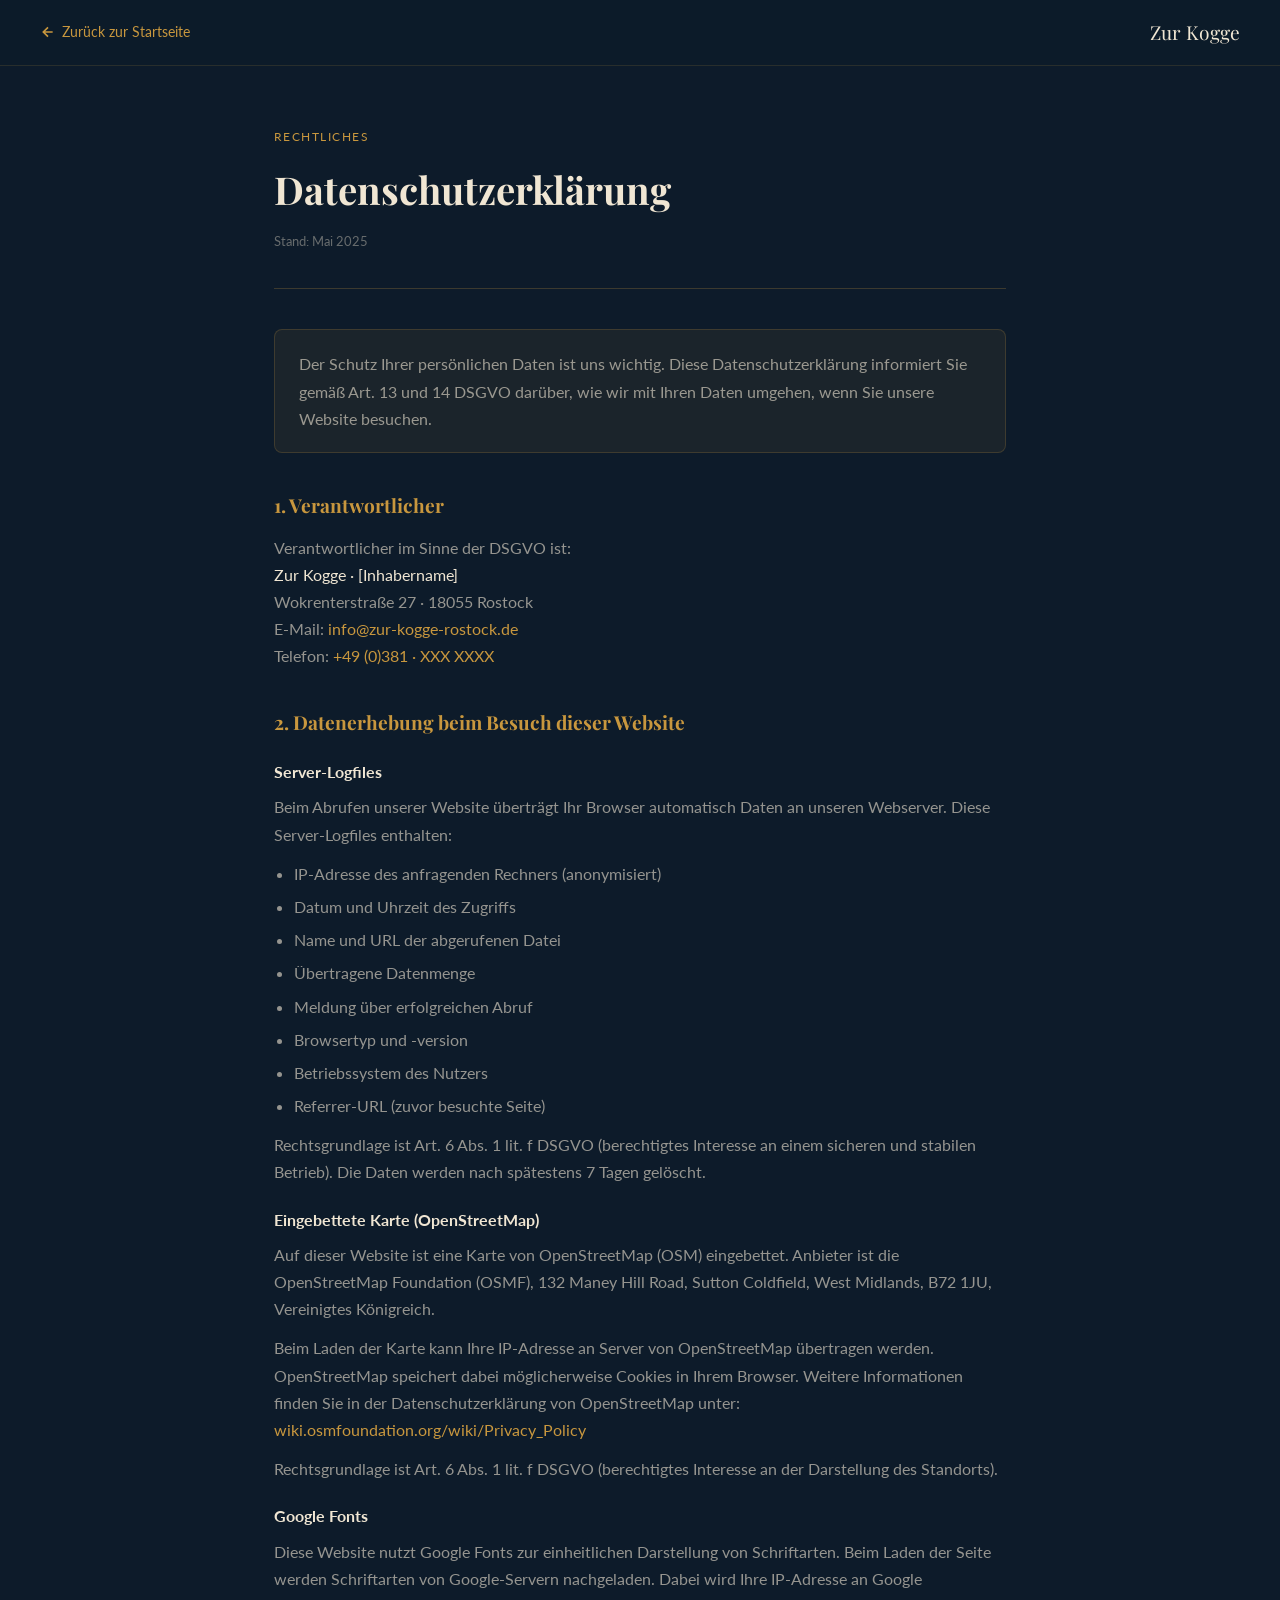
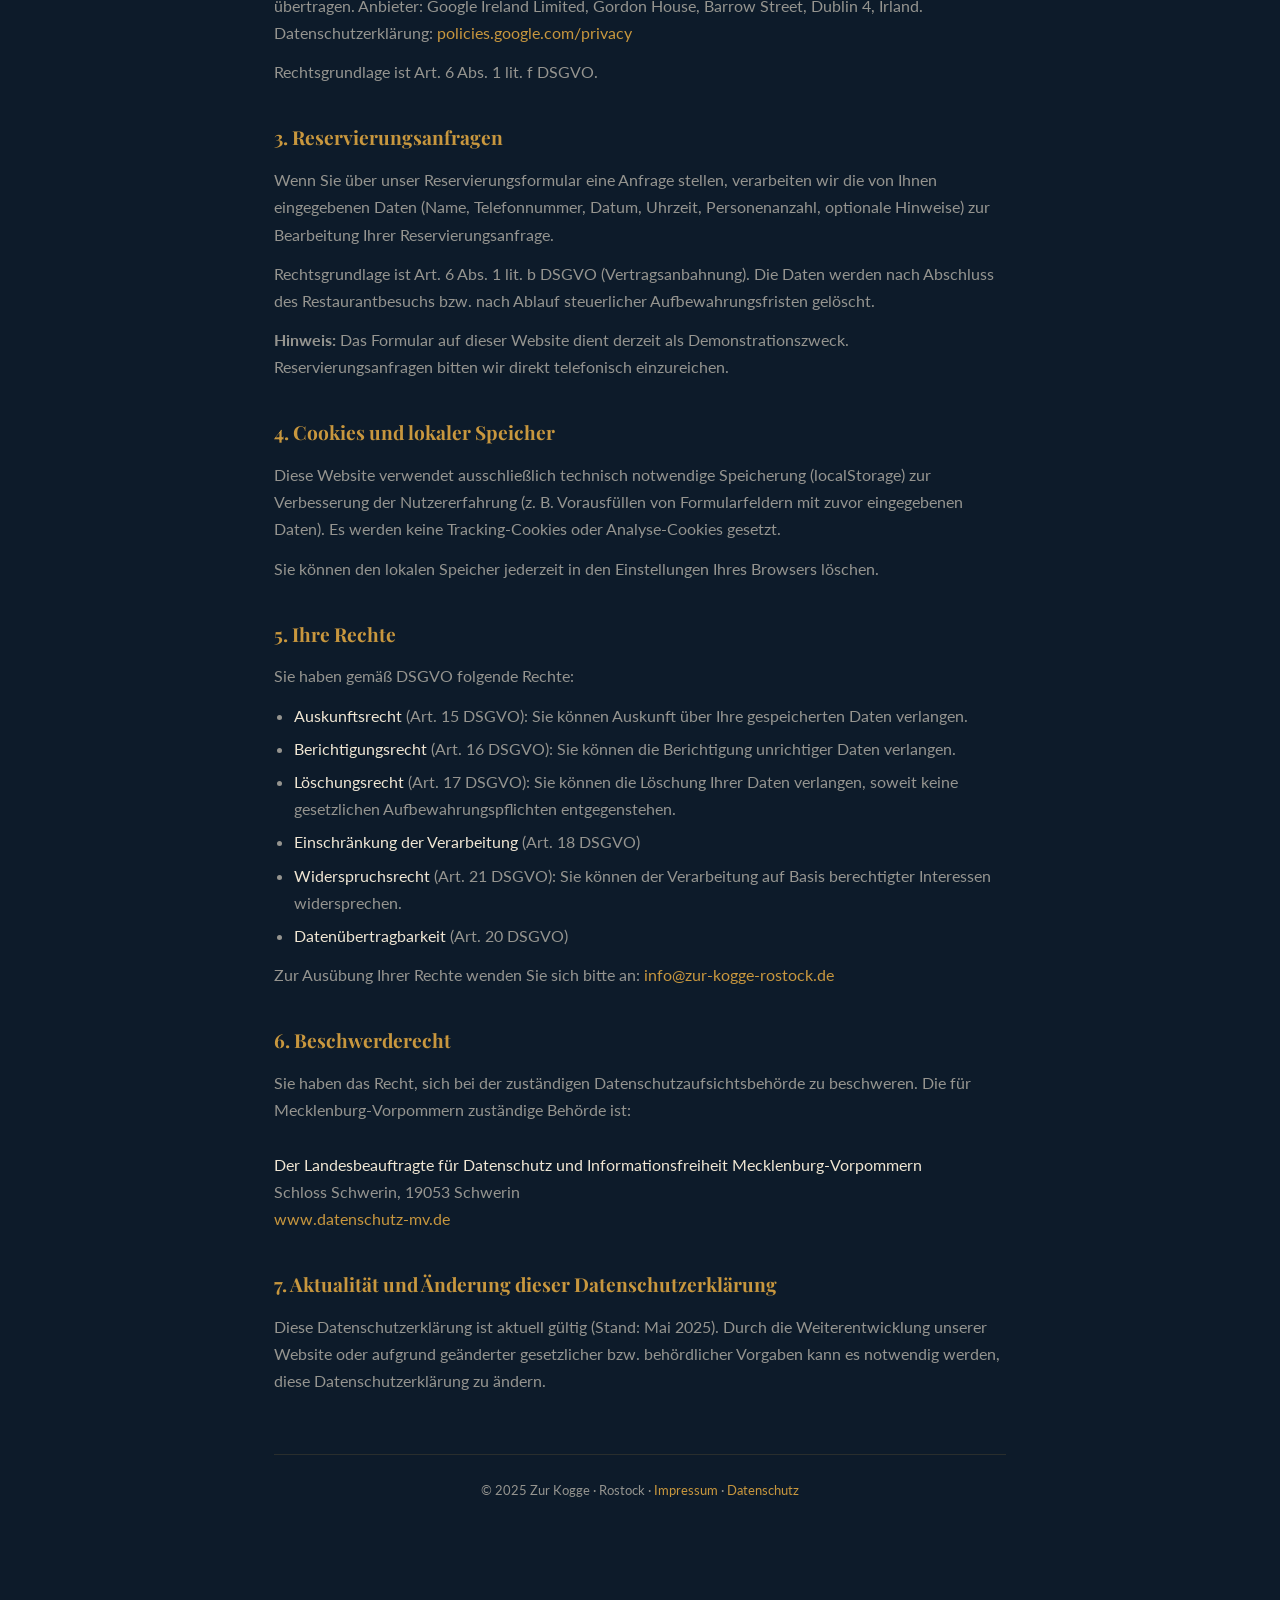
==== datenschutz.html @ dfbfb9d3 "fix: replace broken Google Maps iframe with OpenStreetMap, add Impressum and Datenschutz pages - Rep" ====
<!DOCTYPE html>
<html lang="de">
<head>
  <meta charset="UTF-8" />
  <meta name="viewport" content="width=device-width, initial-scale=1.0" />
  <title>Datenschutz – Zur Kogge Rostock</title>
  <meta name="robots" content="noindex, follow" />
  <link rel="preconnect" href="https://fonts.googleapis.com" />
  <link rel="preconnect" href="https://fonts.gstatic.com" crossorigin />
  <link href="https://fonts.googleapis.com/css2?family=Playfair+Display:wght@600;700&family=Lato:wght@300;400;700&display=swap" rel="stylesheet" />
  <style>
    *, *::before, *::after { box-sizing: border-box; margin: 0; padding: 0; }
    :root {
      --navy: #0d1b2a;
      --gold: #c8973e;
      --cream: #f0e6d3;
      --muted: rgba(240,230,211,0.6);
    }
    body {
      background: var(--navy);
      color: var(--cream);
      font-family: 'Lato', sans-serif;
      font-size: 1rem;
      line-height: 1.7;
      min-height: 100vh;
    }
    a { color: var(--gold); text-decoration: none; }
    a:hover { text-decoration: underline; }

    .top-nav {
      background: rgba(13,27,42,0.97);
      border-bottom: 1px solid rgba(200,151,62,0.15);
      padding: 16px 40px;
      display: flex;
      align-items: center;
      gap: 20px;
    }
    .top-nav a.back {
      color: var(--gold);
      font-size: 0.9rem;
      display: flex;
      align-items: center;
      gap: 6px;
    }
    .top-nav .brand {
      font-family: 'Playfair Display', serif;
      font-size: 1.2rem;
      color: var(--cream);
      margin-left: auto;
    }

    .page-wrap {
      max-width: 780px;
      margin: 60px auto;
      padding: 0 24px 80px;
    }
    .page-header {
      border-bottom: 1px solid rgba(200,151,62,0.25);
      padding-bottom: 24px;
      margin-bottom: 40px;
    }
    .page-header .eyebrow {
      font-size: 0.78rem;
      letter-spacing: 0.12em;
      text-transform: uppercase;
      color: var(--gold);
      margin-bottom: 10px;
    }
    .page-header h1 {
      font-family: 'Playfair Display', serif;
      font-size: 2.4rem;
      font-weight: 700;
      color: var(--cream);
    }
    .page-header .last-updated {
      margin-top: 8px;
      font-size: 0.82rem;
      color: rgba(240,230,211,0.4);
    }

    h2 {
      font-family: 'Playfair Display', serif;
      font-size: 1.2rem;
      color: var(--gold);
      margin: 36px 0 12px;
    }
    h3 {
      font-size: 1rem;
      color: var(--cream);
      margin: 20px 0 8px;
    }
    p { margin-bottom: 12px; color: var(--muted); }
    ul { margin: 0 0 12px 20px; color: var(--muted); }
    ul li { margin-bottom: 6px; }
    .highlight { color: var(--cream); }

    .info-box {
      background: rgba(200,151,62,0.08);
      border: 1px solid rgba(200,151,62,0.2);
      border-radius: 8px;
      padding: 20px 24px;
      margin: 24px 0;
    }
    .info-box p { margin-bottom: 0; }

    .footer-note {
      margin-top: 60px;
      padding-top: 24px;
      border-top: 1px solid rgba(200,151,62,0.15);
      font-size: 0.82rem;
      color: rgba(240,230,211,0.4);
      text-align: center;
    }
  </style>
</head>
<body>

  <nav class="top-nav">
    <a href="index.html" class="back">
      <svg viewBox="0 0 24 24" fill="none" stroke="currentColor" stroke-width="2.5" width="16" height="16"><path d="M19 12H5M12 5l-7 7 7 7"/></svg>
      Zurück zur Startseite
    </a>
    <span class="brand">Zur Kogge</span>
  </nav>

  <main class="page-wrap">
    <div class="page-header">
      <p class="eyebrow">Rechtliches</p>
      <h1>Datenschutzerklärung</h1>
      <p class="last-updated">Stand: Mai 2025</p>
    </div>

    <div class="info-box">
      <p>Der Schutz Ihrer persönlichen Daten ist uns wichtig. Diese Datenschutzerklärung informiert Sie
      gemäß Art. 13 und 14 DSGVO darüber, wie wir mit Ihren Daten umgehen, wenn Sie unsere Website besuchen.</p>
    </div>

    <h2>1. Verantwortlicher</h2>
    <p>
      Verantwortlicher im Sinne der DSGVO ist:<br>
      <span class="highlight">Zur Kogge · [Inhabername]</span><br>
      Wokrenterstraße 27 · 18055 Rostock<br>
      E-Mail: <a href="mailto:info@zur-kogge-rostock.de">info@zur-kogge-rostock.de</a><br>
      Telefon: <a href="tel:+493810000000">+49 (0)381 · XXX XXXX</a>
    </p>

    <h2>2. Datenerhebung beim Besuch dieser Website</h2>

    <h3>Server-Logfiles</h3>
    <p>
      Beim Abrufen unserer Website überträgt Ihr Browser automatisch Daten an unseren
      Webserver. Diese Server-Logfiles enthalten:
    </p>
    <ul>
      <li>IP-Adresse des anfragenden Rechners (anonymisiert)</li>
      <li>Datum und Uhrzeit des Zugriffs</li>
      <li>Name und URL der abgerufenen Datei</li>
      <li>Übertragene Datenmenge</li>
      <li>Meldung über erfolgreichen Abruf</li>
      <li>Browsertyp und -version</li>
      <li>Betriebssystem des Nutzers</li>
      <li>Referrer-URL (zuvor besuchte Seite)</li>
    </ul>
    <p>
      Rechtsgrundlage ist Art. 6 Abs. 1 lit. f DSGVO (berechtigtes Interesse an einem
      sicheren und stabilen Betrieb). Die Daten werden nach spätestens 7 Tagen gelöscht.
    </p>

    <h3>Eingebettete Karte (OpenStreetMap)</h3>
    <p>
      Auf dieser Website ist eine Karte von OpenStreetMap (OSM) eingebettet. Anbieter ist die
      OpenStreetMap Foundation (OSMF), 132 Maney Hill Road, Sutton Coldfield, West Midlands, B72 1JU, Vereinigtes Königreich.
    </p>
    <p>
      Beim Laden der Karte kann Ihre IP-Adresse an Server von OpenStreetMap übertragen werden.
      OpenStreetMap speichert dabei möglicherweise Cookies in Ihrem Browser. Weitere Informationen
      finden Sie in der Datenschutzerklärung von OpenStreetMap unter:
      <a href="https://wiki.osmfoundation.org/wiki/Privacy_Policy" target="_blank" rel="noopener">wiki.osmfoundation.org/wiki/Privacy_Policy</a>
    </p>
    <p>Rechtsgrundlage ist Art. 6 Abs. 1 lit. f DSGVO (berechtigtes Interesse an der Darstellung des Standorts).</p>

    <h3>Google Fonts</h3>
    <p>
      Diese Website nutzt Google Fonts zur einheitlichen Darstellung von Schriftarten. Beim Laden
      der Seite werden Schriftarten von Google-Servern nachgeladen. Dabei wird Ihre IP-Adresse an
      Google übertragen. Anbieter: Google Ireland Limited, Gordon House, Barrow Street, Dublin 4, Irland.
      Datenschutzerklärung: <a href="https://policies.google.com/privacy" target="_blank" rel="noopener">policies.google.com/privacy</a>
    </p>
    <p>Rechtsgrundlage ist Art. 6 Abs. 1 lit. f DSGVO.</p>

    <h2>3. Reservierungsanfragen</h2>
    <p>
      Wenn Sie über unser Reservierungsformular eine Anfrage stellen, verarbeiten wir die
      von Ihnen eingegebenen Daten (Name, Telefonnummer, Datum, Uhrzeit, Personenanzahl,
      optionale Hinweise) zur Bearbeitung Ihrer Reservierungsanfrage.
    </p>
    <p>
      Rechtsgrundlage ist Art. 6 Abs. 1 lit. b DSGVO (Vertragsanbahnung). Die Daten
      werden nach Abschluss des Restaurantbesuchs bzw. nach Ablauf steuerlicher
      Aufbewahrungsfristen gelöscht.
    </p>
    <p>
      <strong>Hinweis:</strong> Das Formular auf dieser Website dient derzeit als
      Demonstrationszweck. Reservierungsanfragen bitten wir direkt telefonisch einzureichen.
    </p>

    <h2>4. Cookies und lokaler Speicher</h2>
    <p>
      Diese Website verwendet ausschließlich technisch notwendige Speicherung (localStorage)
      zur Verbesserung der Nutzererfahrung (z. B. Vorausfüllen von Formularfeldern mit
      zuvor eingegebenen Daten). Es werden keine Tracking-Cookies oder Analyse-Cookies gesetzt.
    </p>
    <p>Sie können den lokalen Speicher jederzeit in den Einstellungen Ihres Browsers löschen.</p>

    <h2>5. Ihre Rechte</h2>
    <p>Sie haben gemäß DSGVO folgende Rechte:</p>
    <ul>
      <li><span class="highlight">Auskunftsrecht</span> (Art. 15 DSGVO): Sie können Auskunft über Ihre gespeicherten Daten verlangen.</li>
      <li><span class="highlight">Berichtigungsrecht</span> (Art. 16 DSGVO): Sie können die Berichtigung unrichtiger Daten verlangen.</li>
      <li><span class="highlight">Löschungsrecht</span> (Art. 17 DSGVO): Sie können die Löschung Ihrer Daten verlangen, soweit keine gesetzlichen Aufbewahrungspflichten entgegenstehen.</li>
      <li><span class="highlight">Einschränkung der Verarbeitung</span> (Art. 18 DSGVO)</li>
      <li><span class="highlight">Widerspruchsrecht</span> (Art. 21 DSGVO): Sie können der Verarbeitung auf Basis berechtigter Interessen widersprechen.</li>
      <li><span class="highlight">Datenübertragbarkeit</span> (Art. 20 DSGVO)</li>
    </ul>
    <p>
      Zur Ausübung Ihrer Rechte wenden Sie sich bitte an:
      <a href="mailto:info@zur-kogge-rostock.de">info@zur-kogge-rostock.de</a>
    </p>

    <h2>6. Beschwerderecht</h2>
    <p>
      Sie haben das Recht, sich bei der zuständigen Datenschutzaufsichtsbehörde zu beschweren.
      Die für Mecklenburg-Vorpommern zuständige Behörde ist:<br><br>
      <span class="highlight">Der Landesbeauftragte für Datenschutz und Informationsfreiheit Mecklenburg-Vorpommern</span><br>
      Schloss Schwerin, 19053 Schwerin<br>
      <a href="https://www.datenschutz-mv.de" target="_blank" rel="noopener">www.datenschutz-mv.de</a>
    </p>

    <h2>7. Aktualität und Änderung dieser Datenschutzerklärung</h2>
    <p>
      Diese Datenschutzerklärung ist aktuell gültig (Stand: Mai 2025). Durch die Weiterentwicklung
      unserer Website oder aufgrund geänderter gesetzlicher bzw. behördlicher Vorgaben kann es
      notwendig werden, diese Datenschutzerklärung zu ändern.
    </p>

    <div class="footer-note">
      <p>© 2025 Zur Kogge · Rostock ·
        <a href="impressum.html">Impressum</a> ·
        <a href="datenschutz.html">Datenschutz</a>
      </p>
    </div>
  </main>

</body>
</html>
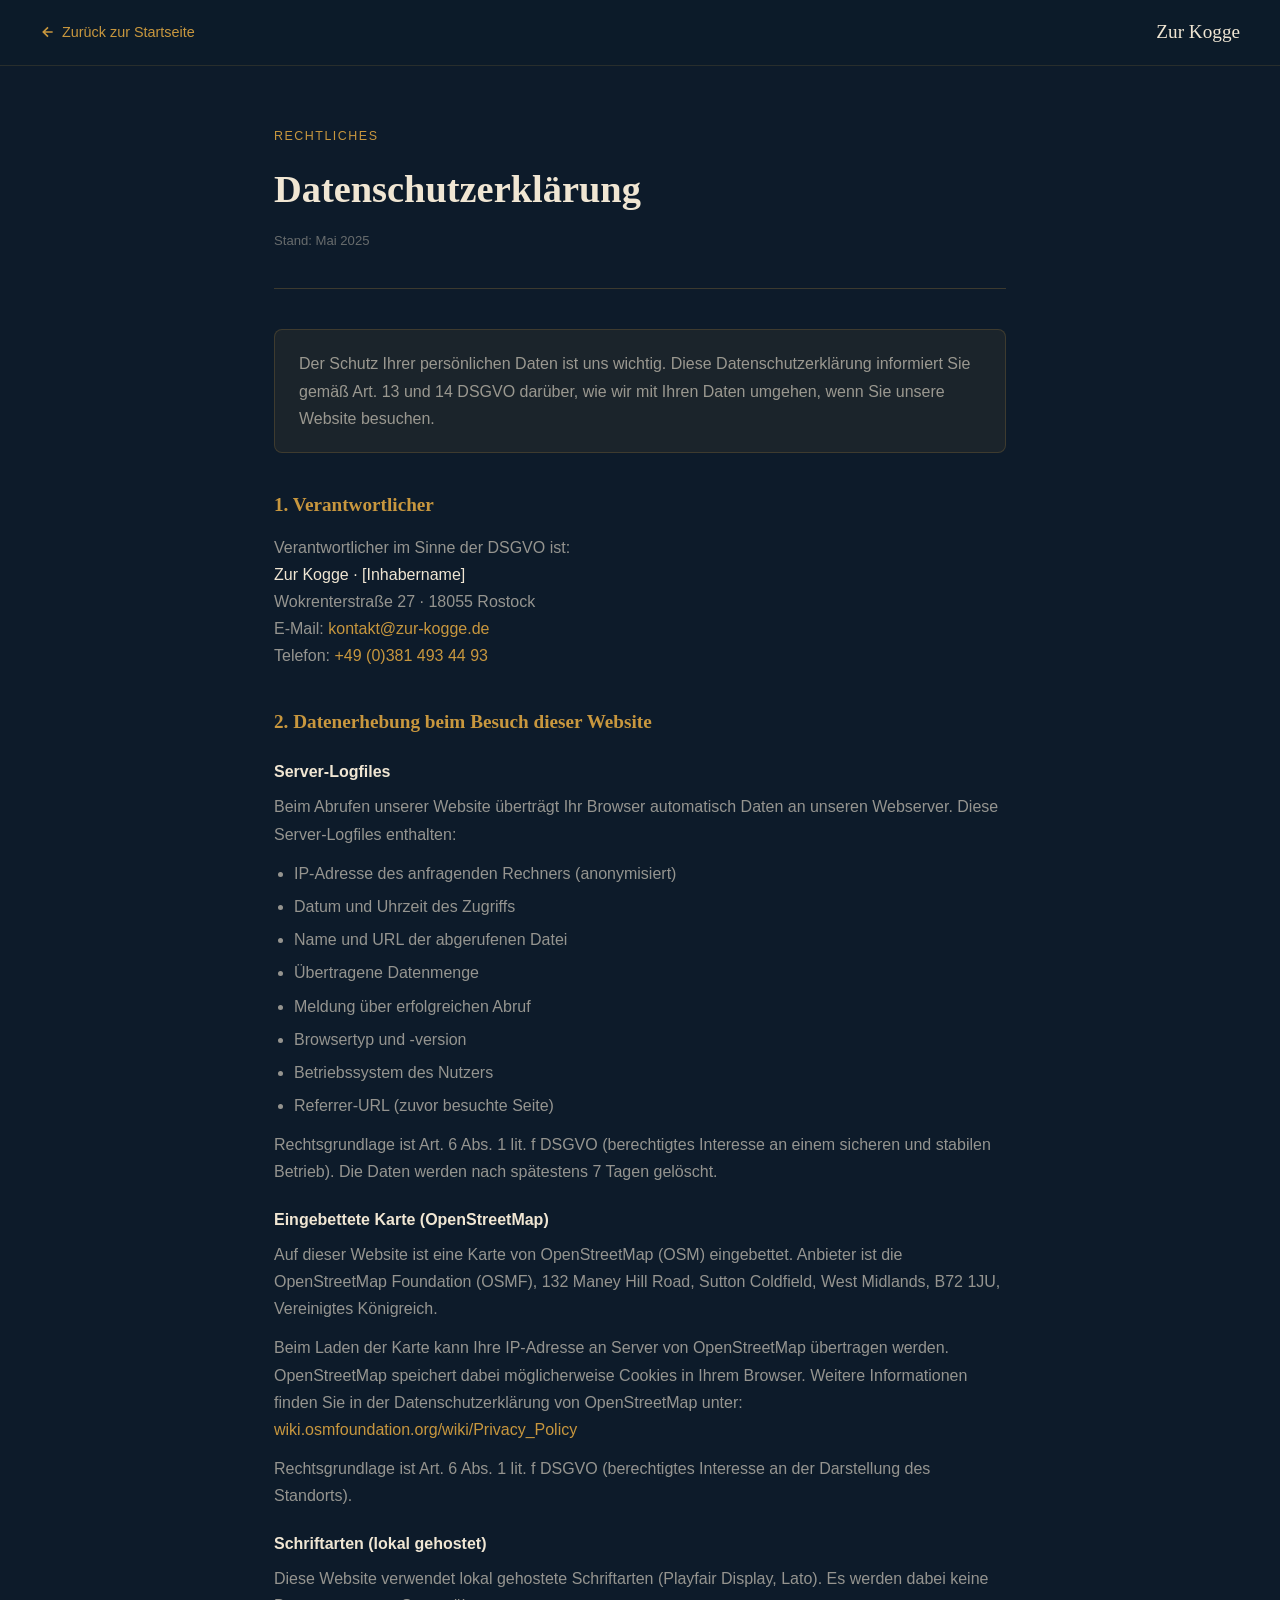
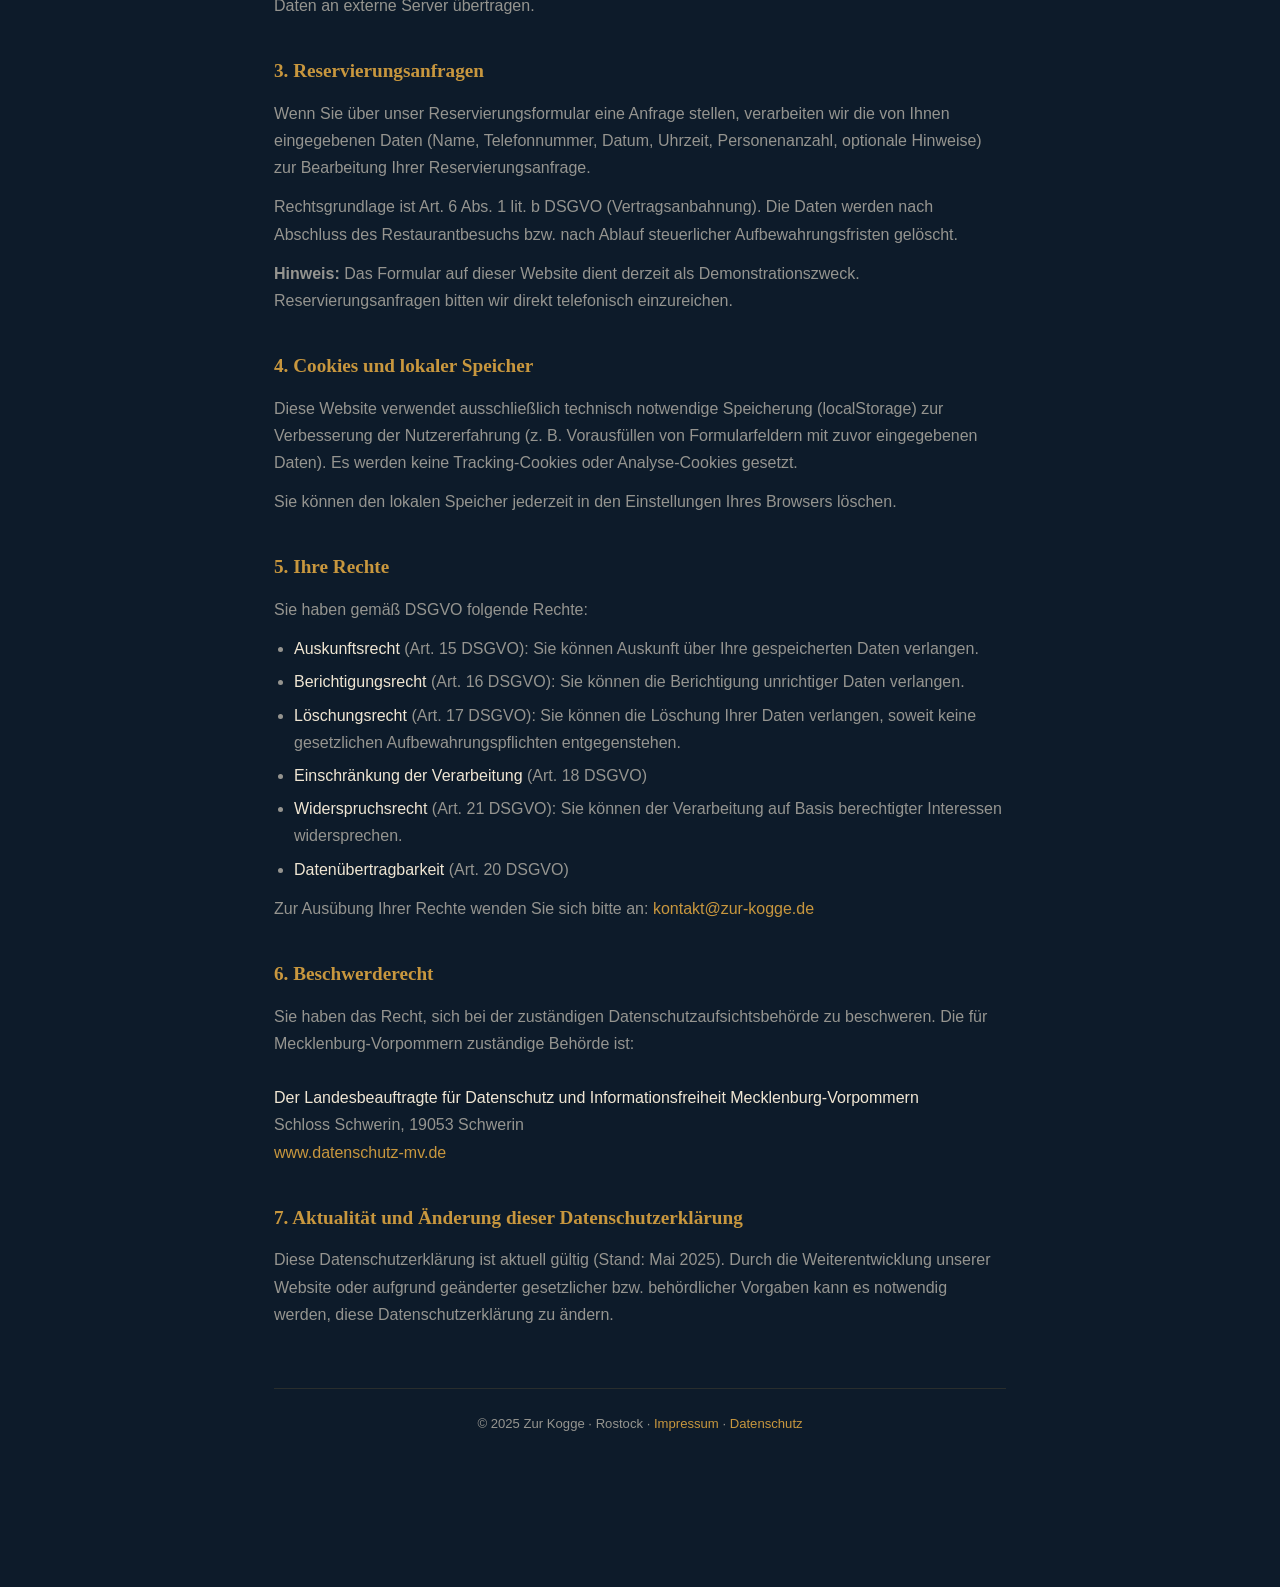
==== commit 58902ca1: "fix/feat: Faktenfehler korrigiert, SEO verbessert, Fonts DSGVO-lokalisiert Faktenfehler (index.html," ====
--- a/datenschutz.html
+++ b/datenschutz.html
@@ -5,9 +5,6 @@
   <meta name="viewport" content="width=device-width, initial-scale=1.0" />
   <title>Datenschutz – Zur Kogge Rostock</title>
   <meta name="robots" content="noindex, follow" />
-  <link rel="preconnect" href="https://fonts.googleapis.com" />
-  <link rel="preconnect" href="https://fonts.gstatic.com" crossorigin />
-  <link href="https://fonts.googleapis.com/css2?family=Playfair+Display:wght@600;700&family=Lato:wght@300;400;700&display=swap" rel="stylesheet" />
   <style>
     *, *::before, *::after { box-sizing: border-box; margin: 0; padding: 0; }
     :root {
@@ -140,8 +137,8 @@
       Verantwortlicher im Sinne der DSGVO ist:<br>
       <span class="highlight">Zur Kogge · [Inhabername]</span><br>
       Wokrenterstraße 27 · 18055 Rostock<br>
-      E-Mail: <a href="mailto:info@zur-kogge-rostock.de">info@zur-kogge-rostock.de</a><br>
-      Telefon: <a href="tel:+493810000000">+49 (0)381 · XXX XXXX</a>
+      E-Mail: <a href="mailto:kontakt@zur-kogge.de">kontakt@zur-kogge.de</a><br>
+      Telefon: <a href="tel:+493814934493">+49 (0)381 493 44 93</a>
     </p>
 
     <h2>2. Datenerhebung beim Besuch dieser Website</h2>
@@ -179,14 +176,9 @@
     </p>
     <p>Rechtsgrundlage ist Art. 6 Abs. 1 lit. f DSGVO (berechtigtes Interesse an der Darstellung des Standorts).</p>
 
-    <h3>Google Fonts</h3>
-    <p>
-      Diese Website nutzt Google Fonts zur einheitlichen Darstellung von Schriftarten. Beim Laden
-      der Seite werden Schriftarten von Google-Servern nachgeladen. Dabei wird Ihre IP-Adresse an
-      Google übertragen. Anbieter: Google Ireland Limited, Gordon House, Barrow Street, Dublin 4, Irland.
-      Datenschutzerklärung: <a href="https://policies.google.com/privacy" target="_blank" rel="noopener">policies.google.com/privacy</a>
-    </p>
-    <p>Rechtsgrundlage ist Art. 6 Abs. 1 lit. f DSGVO.</p>
+    <h3>Schriftarten (lokal gehostet)</h3>
+    <p>Diese Website verwendet lokal gehostete Schriftarten (Playfair Display, Lato).
+    Es werden dabei keine Daten an externe Server übertragen.</p>
 
     <h2>3. Reservierungsanfragen</h2>
     <p>
@@ -224,7 +216,7 @@
     </ul>
     <p>
       Zur Ausübung Ihrer Rechte wenden Sie sich bitte an:
-      <a href="mailto:info@zur-kogge-rostock.de">info@zur-kogge-rostock.de</a>
+      <a href="mailto:kontakt@zur-kogge.de">kontakt@zur-kogge.de</a>
     </p>
 
     <h2>6. Beschwerderecht</h2>
